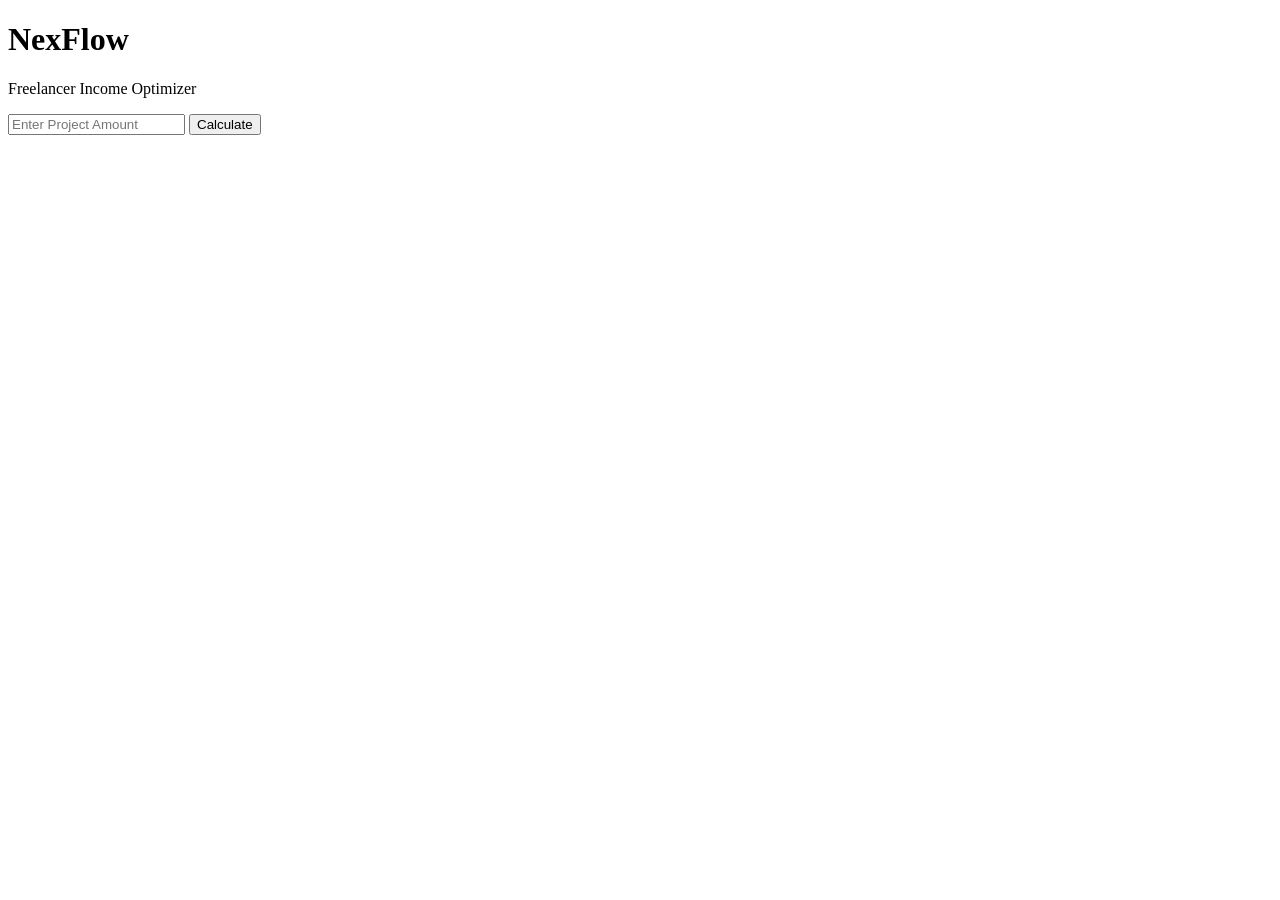
==== index.html @ 8333c387 "Create index.html" ====
<!DOCTYPE html>
<html>
<head>
  <title>NexFlow</title>
  <link rel="stylesheet" href="style.css">
</head>
<body>

  <div class="container">
    <h1>NexFlow</h1>
    <p>Freelancer Income Optimizer</p>

    <input id="amount" type="number" placeholder="Enter Project Amount">
    
    <button onclick="calculate()">Calculate</button>

    <h2 id="result"></h2>
  </div>

  <script src="script.js"></script>
</body>
</html>
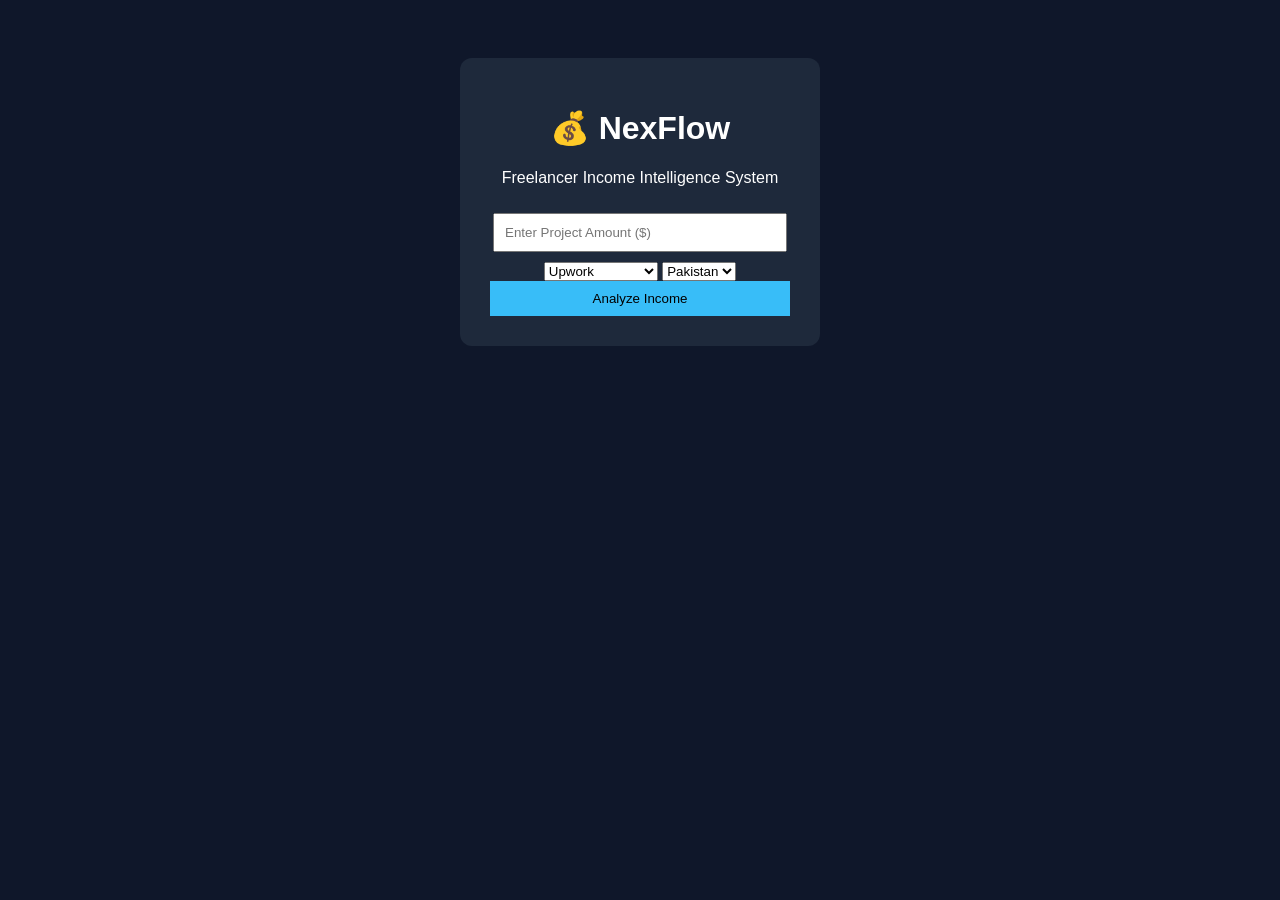
==== commit 2ef8caf8: "Update index.html" ====
--- a/index.html
+++ b/index.html
@@ -4,17 +4,33 @@
   <title>NexFlow</title>
   <link rel="stylesheet" href="style.css">
 </head>
+
 <body>
+  <div class="container">
 
-  <div class="container">
-    <h1>NexFlow</h1>
-    <p>Freelancer Income Optimizer</p>
+    <h1>💰 NexFlow</h1>
+    <p>Freelancer Income Intelligence System</p>
 
-    <input id="amount" type="number" placeholder="Enter Project Amount">
-    
-    <button onclick="calculate()">Calculate</button>
+    <input id="amount" type="number" placeholder="Enter Project Amount ($)">
 
-    <h2 id="result"></h2>
+    <select id="platform">
+      <option value="upwork">Upwork</option>
+      <option value="fiverr">Fiverr</option>
+      <option value="freelancer">Freelancer.com</option>
+      <option value="direct">Direct Client</option>
+    </select>
+
+    <select id="country">
+      <option value="pk">Pakistan</option>
+      <option value="in">India</option>
+      <option value="us">USA</option>
+      <option value="global">Other</option>
+    </select>
+
+    <button onclick="calculate()">Analyze Income</button>
+
+    <div id="result"></div>
+
   </div>
 
   <script src="script.js"></script>
--- a/style.css
+++ b/style.css
@@ -0,0 +1,29 @@
+body {
+  font-family: Arial;
+  background: #0f172a;
+  color: white;
+  text-align: center;
+  padding: 50px;
+}
+
+.container {
+  background: #1e293b;
+  padding: 30px;
+  border-radius: 12px;
+  width: 300px;
+  margin: auto;
+}
+
+input {
+  padding: 10px;
+  width: 90%;
+  margin: 10px 0;
+}
+
+button {
+  padding: 10px;
+  width: 100%;
+  background: #38bdf8;
+  border: none;
+  cursor: pointer;
+}
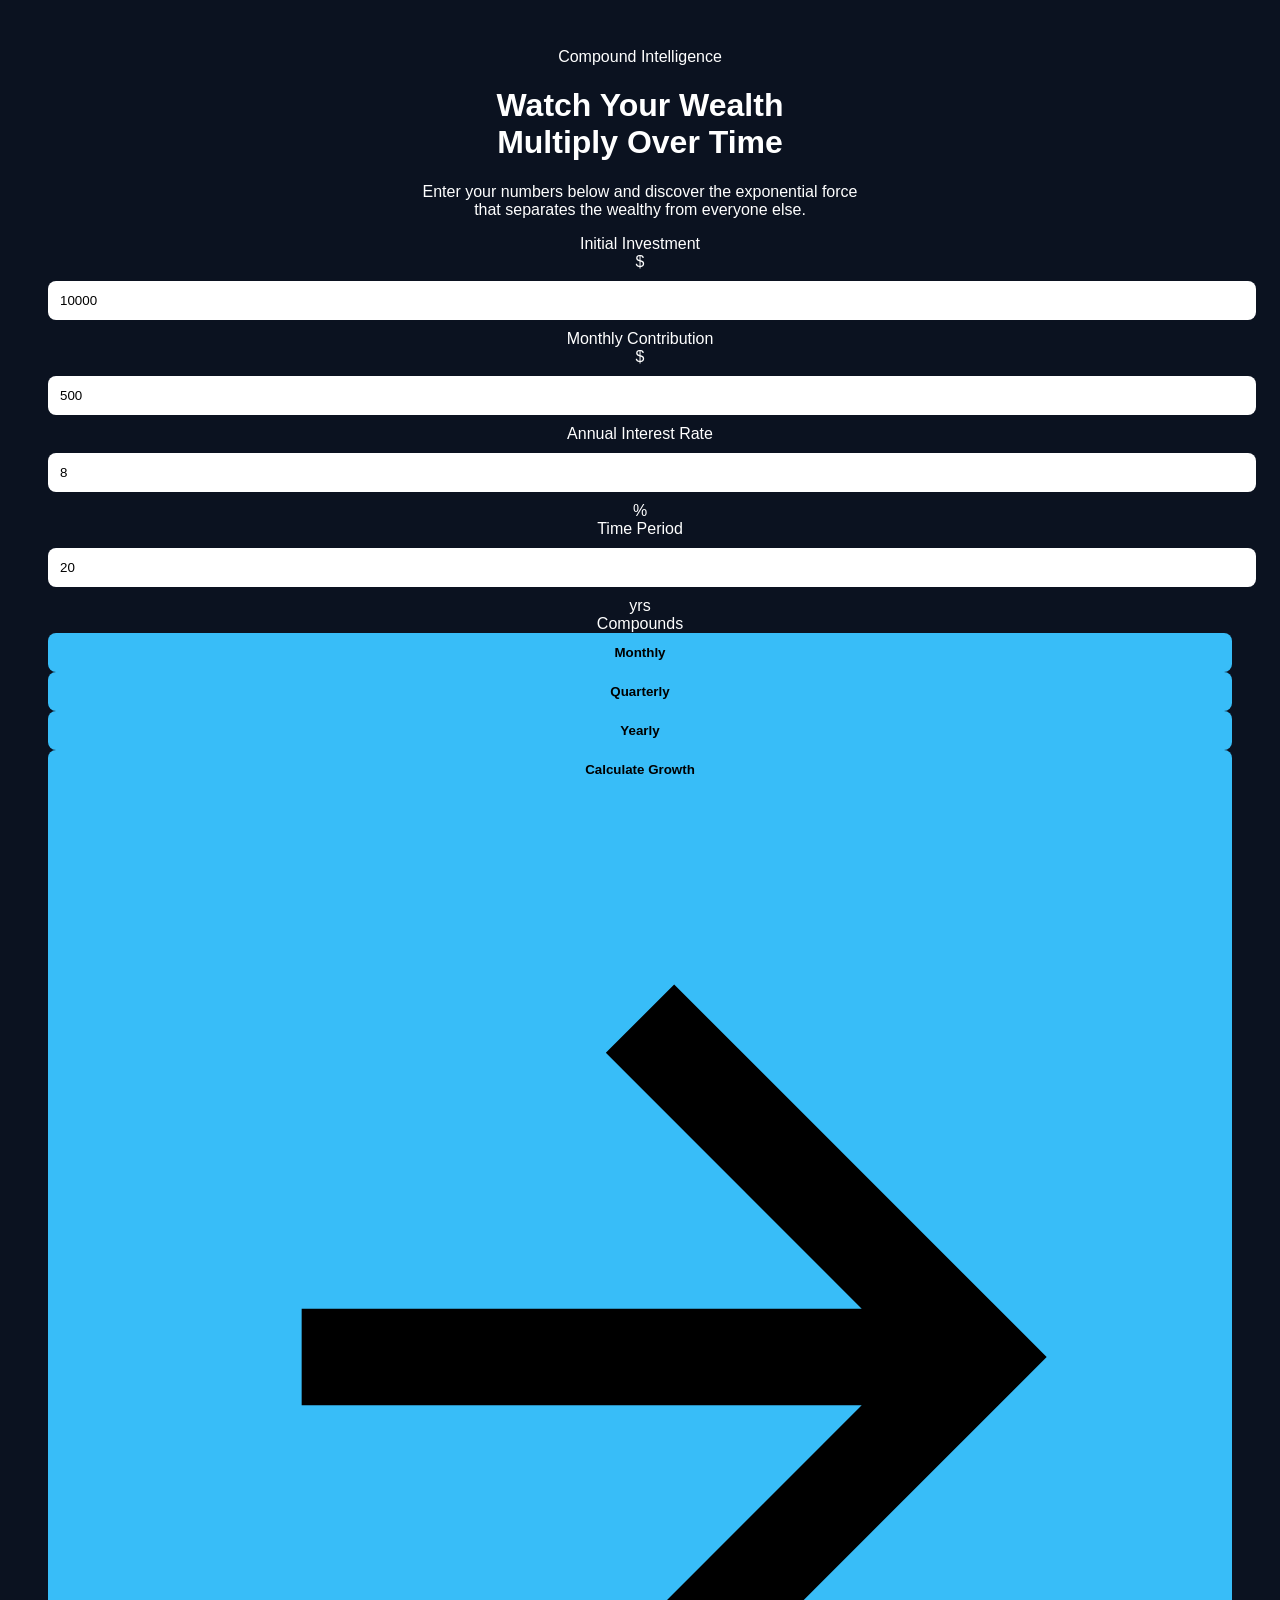
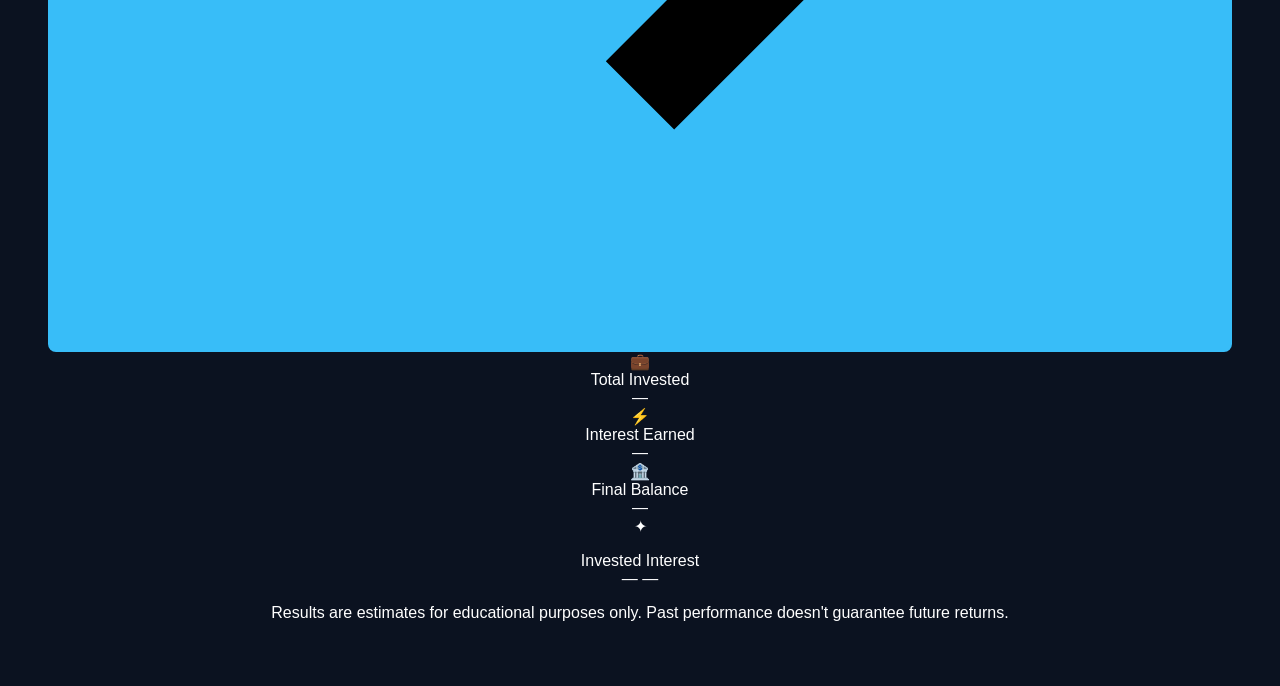
==== commit 41a4fe11: "Update index.html" ====
--- a/index.html
+++ b/index.html
@@ -1,37 +1,159 @@
 <!DOCTYPE html>
-<html>
+<html lang="en">
 <head>
-  <title>NexFlow</title>
-  <link rel="stylesheet" href="style.css">
+  <meta charset="UTF-8" />
+  <meta name="viewport" content="width=device-width, initial-scale=1.0" />
+  <title>Compound Interest Calculator | Grow Your Wealth Intelligently</title>
+  <meta name="description" content="Visualize the power of compound interest. Enter your investment details and watch your future wealth unfold in real time — clean, fast, and beautifully designed." />
+  <meta name="keywords" content="compound interest calculator, investment calculator, wealth growth, financial planning tool" />
+  <link rel="preconnect" href="https://fonts.googleapis.com" />
+  <link rel="preconnect" href="https://fonts.gstatic.com" crossorigin />
+  <link href="https://fonts.googleapis.com/css2?family=Syne:wght@400;600;700;800&family=DM+Sans:ital,opsz,wght@0,9..40,300;0,9..40,400;0,9..40,500;1,9..40,300&display=swap" rel="stylesheet" />
+  <link rel="stylesheet" href="style.css" />
 </head>
+<body>
 
-<body>
-  <div class="container">
+  <!-- Ambient background blobs -->
+  <div class="bg-canvas" aria-hidden="true">
+    <div class="blob blob-1"></div>
+    <div class="blob blob-2"></div>
+    <div class="blob blob-3"></div>
+    <div class="grid-overlay"></div>
+  </div>
 
-    <h1>💰 NexFlow</h1>
-    <p>Freelancer Income Intelligence System</p>
+  <main class="page-wrapper">
 
-    <input id="amount" type="number" placeholder="Enter Project Amount ($)">
+    <!-- ── HERO ── -->
+    <header class="hero">
+      <div class="badge">
+        <span class="badge-dot"></span>
+        Compound Intelligence
+      </div>
+      <h1 class="hero-title">
+        Watch Your <span class="gradient-text">Wealth</span><br />
+        Multiply Over Time
+      </h1>
+      <p class="hero-sub">
+        Enter your numbers below and discover the exponential force<br class="br-desktop" />
+        that separates the wealthy from everyone else.
+      </p>
+    </header>
 
-    <select id="platform">
-      <option value="upwork">Upwork</option>
-      <option value="fiverr">Fiverr</option>
-      <option value="freelancer">Freelancer.com</option>
-      <option value="direct">Direct Client</option>
-    </select>
+    <!-- ── CALCULATOR CARD ── -->
+    <section class="calc-card glass" aria-label="Compound Interest Calculator">
 
-    <select id="country">
-      <option value="pk">Pakistan</option>
-      <option value="in">India</option>
-      <option value="us">USA</option>
-      <option value="global">Other</option>
-    </select>
+      <div class="inputs-grid">
 
-    <button onclick="calculate()">Analyze Income</button>
+        <div class="field-group">
+          <label for="principal">Initial Investment</label>
+          <div class="input-wrap">
+            <span class="input-prefix">$</span>
+            <input id="principal" type="number" min="0" placeholder="10,000" value="10000" />
+          </div>
+        </div>
 
-    <div id="result"></div>
+        <div class="field-group">
+          <label for="monthly">Monthly Contribution</label>
+          <div class="input-wrap">
+            <span class="input-prefix">$</span>
+            <input id="monthly" type="number" min="0" placeholder="500" value="500" />
+          </div>
+        </div>
 
-  </div>
+        <div class="field-group">
+          <label for="rate">Annual Interest Rate</label>
+          <div class="input-wrap">
+            <input id="rate" type="number" min="0" max="100" step="0.1" placeholder="8" value="8" />
+            <span class="input-suffix">%</span>
+          </div>
+        </div>
+
+        <div class="field-group">
+          <label for="years">Time Period</label>
+          <div class="input-wrap">
+            <input id="years" type="number" min="1" max="100" placeholder="20" value="20" />
+            <span class="input-suffix">yrs</span>
+          </div>
+        </div>
+
+      </div>
+
+      <!-- Compound frequency -->
+      <div class="freq-row">
+        <span class="freq-label">Compounds</span>
+        <div class="freq-pills" role="group" aria-label="Compounding frequency">
+          <button class="pill" data-freq="12" aria-pressed="true">Monthly</button>
+          <button class="pill" data-freq="4">Quarterly</button>
+          <button class="pill" data-freq="1">Yearly</button>
+        </div>
+      </div>
+
+      <button id="calc-btn" class="calc-btn" type="button">
+        <span class="btn-text">Calculate Growth</span>
+        <span class="btn-loader" aria-hidden="true"></span>
+        <svg class="btn-icon" viewBox="0 0 24 24" fill="none" stroke="currentColor" stroke-width="2" aria-hidden="true">
+          <path d="M5 12h14M12 5l7 7-7 7"/>
+        </svg>
+      </button>
+
+    </section>
+
+    <!-- ── RESULTS ── -->
+    <section class="results-section" id="results" aria-live="polite" aria-label="Calculation results">
+
+      <div class="results-grid">
+
+        <article class="result-card glass card-total-invested">
+          <div class="card-icon">💼</div>
+          <div class="card-label">Total Invested</div>
+          <div class="card-value" id="res-invested">—</div>
+        </article>
+
+        <article class="result-card glass card-interest card-featured">
+          <div class="card-glow" aria-hidden="true"></div>
+          <div class="card-icon">⚡</div>
+          <div class="card-label">Interest Earned</div>
+          <div class="card-value" id="res-interest">—</div>
+          <div class="card-sub" id="res-multiplier"></div>
+        </article>
+
+        <article class="result-card glass card-balance">
+          <div class="card-icon">🏦</div>
+          <div class="card-label">Final Balance</div>
+          <div class="card-value" id="res-balance">—</div>
+        </article>
+
+      </div>
+
+      <!-- Insight banner -->
+      <div class="insight-banner glass" id="insight-banner">
+        <div class="insight-icon">✦</div>
+        <p class="insight-text" id="insight-text"></p>
+      </div>
+
+      <!-- Progress bar: invested vs interest -->
+      <div class="breakdown-bar-wrap glass" id="breakdown-bar-wrap">
+        <div class="bb-labels">
+          <span><span class="dot dot-invested"></span> Invested</span>
+          <span><span class="dot dot-interest"></span> Interest</span>
+        </div>
+        <div class="breakdown-bar" role="img" aria-label="Investment breakdown bar">
+          <div class="bb-segment bb-invested" id="bb-invested"></div>
+          <div class="bb-segment bb-interest" id="bb-interest"></div>
+        </div>
+        <div class="bb-pcts">
+          <span id="bb-invested-pct">—</span>
+          <span id="bb-interest-pct">—</span>
+        </div>
+      </div>
+
+    </section>
+
+    <footer class="page-footer">
+      <p>Results are estimates for educational purposes only. Past performance doesn't guarantee future returns.</p>
+    </footer>
+
+  </main>
 
   <script src="script.js"></script>
 </body>
--- a/style.css
+++ b/style.css
@@ -1,29 +1,42 @@
 body {
   font-family: Arial;
-  background: #0f172a;
+  background: #0b1220;
   color: white;
   text-align: center;
-  padding: 50px;
+  padding: 40px;
 }
 
 .container {
-  background: #1e293b;
-  padding: 30px;
-  border-radius: 12px;
-  width: 300px;
+  max-width: 420px;
   margin: auto;
+  background: #111a2e;
+  padding: 25px;
+  border-radius: 15px;
+  box-shadow: 0 0 20px rgba(0,0,0,0.4);
 }
 
-input {
-  padding: 10px;
-  width: 90%;
+input, select {
+  width: 100%;
+  padding: 12px;
   margin: 10px 0;
+  border-radius: 8px;
+  border: none;
 }
 
 button {
-  padding: 10px;
   width: 100%;
+  padding: 12px;
   background: #38bdf8;
   border: none;
+  border-radius: 8px;
   cursor: pointer;
+  font-weight: bold;
 }
+
+#result {
+  margin-top: 20px;
+  text-align: left;
+  background: #0f1b33;
+  padding: 15px;
+  border-radius: 10px;
+}
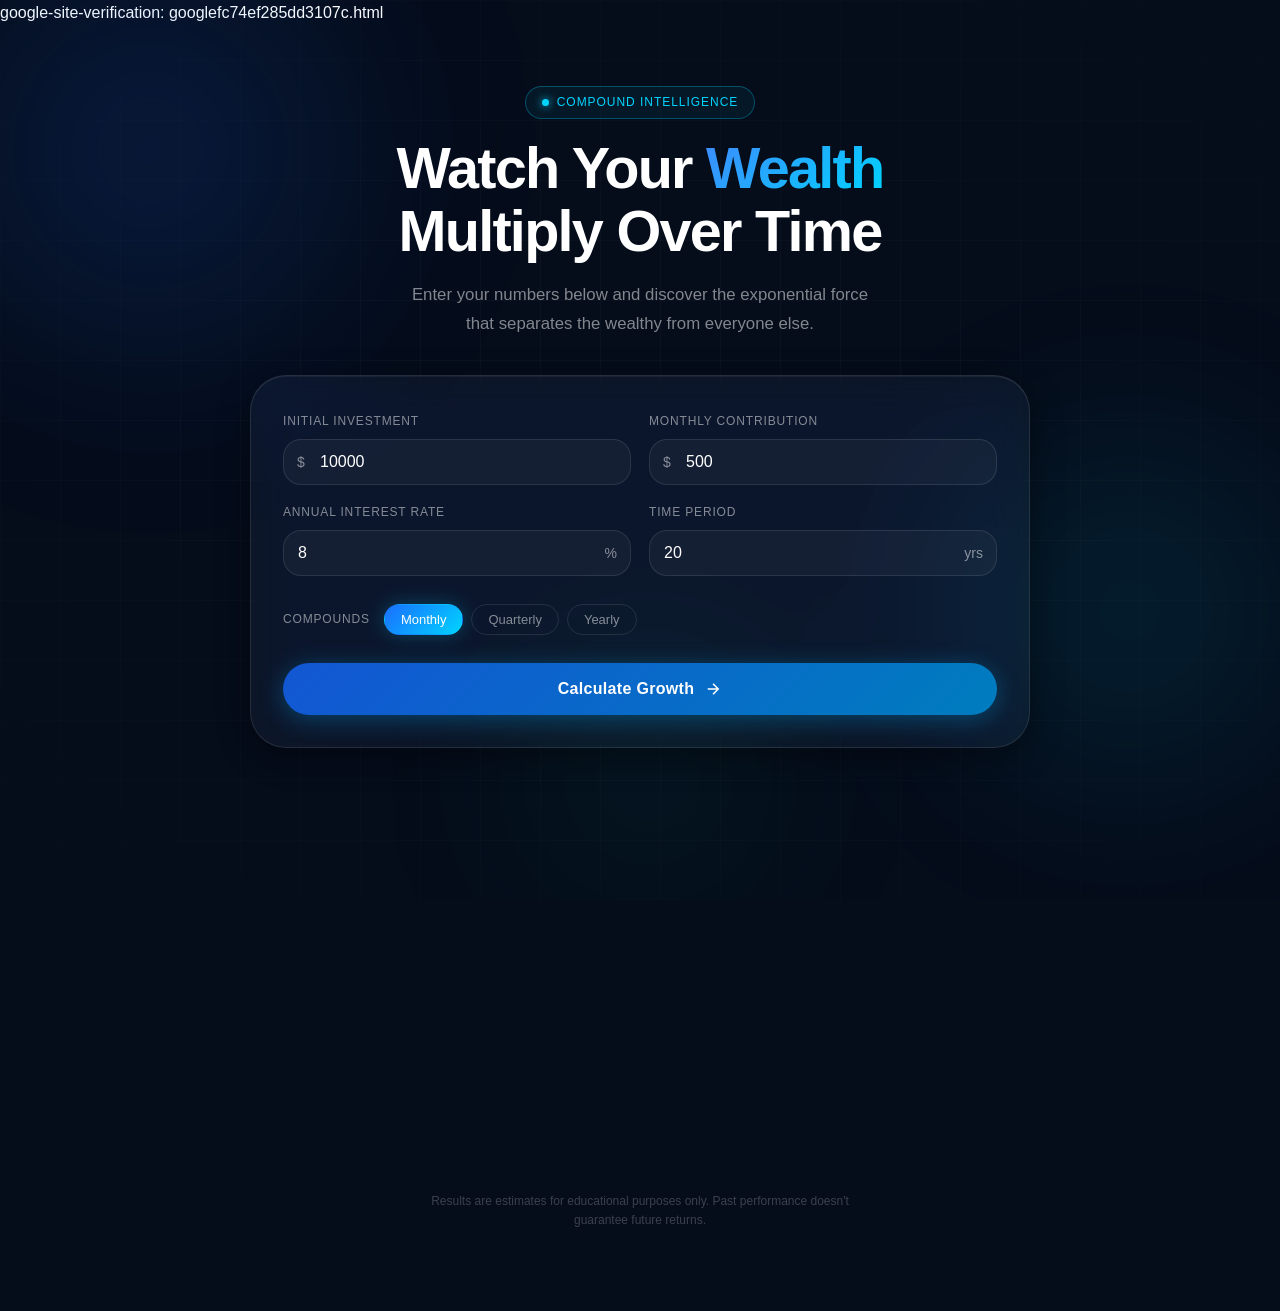
==== commit 48ba7054: "Update index.html" ====
--- a/index.html
+++ b/index.html
@@ -1,6 +1,6 @@
 <!DOCTYPE html>
 <html lang="en">
-<head>
+<head>  google-site-verification: googlefc74ef285dd3107c.html
   <meta charset="UTF-8" />
   <meta name="viewport" content="width=device-width, initial-scale=1.0" />
   <title>Compound Interest Calculator | Grow Your Wealth Intelligently</title>
--- a/style.css
+++ b/style.css
@@ -1,42 +1,574 @@
+/* ══════════════════════════════════════════════
+   COMPOUND INTEREST CALCULATOR — PREMIUM UI
+   Dark · Glass · Futuristic · Mobile-first
+   ══════════════════════════════════════════════ */
+
+/* ── TOKENS ── */
+:root {
+  --navy-deep:    #050c1a;
+  --navy-mid:     #0a1628;
+  --navy-surface: #0e1e35;
+  --blue-electric:#1a6fff;
+  --blue-bright:  #3d8bff;
+  --cyan:         #00d4ff;
+  --cyan-glow:    rgba(0, 212, 255, 0.18);
+  --cyan-dim:     rgba(0, 212, 255, 0.06);
+  --white:        #ffffff;
+  --white-80:     rgba(255,255,255,0.80);
+  --white-50:     rgba(255,255,255,0.50);
+  --white-20:     rgba(255,255,255,0.20);
+  --white-08:     rgba(255,255,255,0.08);
+  --white-04:     rgba(255,255,255,0.04);
+  --green:        #00e5a0;
+  --green-dim:    rgba(0, 229, 160, 0.12);
+  --amber:        #ffb347;
+  --glass-bg:     rgba(255,255,255,0.045);
+  --glass-border: rgba(255,255,255,0.10);
+  --glass-hover:  rgba(255,255,255,0.07);
+  --shadow-deep:  0 32px 80px rgba(0,0,0,0.55);
+  --shadow-card:  0 8px 32px rgba(0,0,0,0.40);
+  --r-sm: 12px;
+  --r-md: 18px;
+  --r-lg: 26px;
+  --r-xl: 36px;
+  --font-display: 'Syne', sans-serif;
+  --font-body:    'DM Sans', sans-serif;
+  --ease-out:     cubic-bezier(0.16, 1, 0.3, 1);
+  --ease-spring:  cubic-bezier(0.34, 1.56, 0.64, 1);
+}
+
+/* ── RESET ── */
+*, *::before, *::after { box-sizing: border-box; margin: 0; padding: 0; }
+html { scroll-behavior: smooth; }
+
 body {
-  font-family: Arial;
-  background: #0b1220;
-  color: white;
+  background-color: var(--navy-deep);
+  color: var(--white);
+  font-family: var(--font-body);
+  font-size: 16px;
+  line-height: 1.6;
+  min-height: 100vh;
+  overflow-x: hidden;
+  -webkit-font-smoothing: antialiased;
+}
+
+/* ── BACKGROUND CANVAS ── */
+.bg-canvas {
+  position: fixed;
+  inset: 0;
+  pointer-events: none;
+  z-index: 0;
+  overflow: hidden;
+}
+
+.blob {
+  position: absolute;
+  border-radius: 50%;
+  filter: blur(90px);
+  opacity: 0.55;
+  animation: blobDrift 18s ease-in-out infinite alternate;
+}
+.blob-1 {
+  width: 600px; height: 600px;
+  top: -150px; left: -150px;
+  background: radial-gradient(circle, rgba(26,111,255,0.35) 0%, transparent 70%);
+  animation-duration: 20s;
+}
+.blob-2 {
+  width: 500px; height: 500px;
+  top: 40%; right: -100px;
+  background: radial-gradient(circle, rgba(0,212,255,0.25) 0%, transparent 70%);
+  animation-duration: 16s;
+  animation-delay: -6s;
+}
+.blob-3 {
+  width: 400px; height: 400px;
+  bottom: -80px; left: 35%;
+  background: radial-gradient(circle, rgba(0,229,160,0.15) 0%, transparent 70%);
+  animation-duration: 22s;
+  animation-delay: -11s;
+}
+
+@keyframes blobDrift {
+  0%   { transform: translate(0, 0) scale(1); }
+  50%  { transform: translate(40px, -30px) scale(1.08); }
+  100% { transform: translate(-20px, 20px) scale(0.95); }
+}
+
+.grid-overlay {
+  position: absolute;
+  inset: 0;
+  background-image:
+    linear-gradient(rgba(255,255,255,0.025) 1px, transparent 1px),
+    linear-gradient(90deg, rgba(255,255,255,0.025) 1px, transparent 1px);
+  background-size: 60px 60px;
+  mask-image: radial-gradient(ellipse 80% 80% at 50% 50%, black 30%, transparent 100%);
+}
+
+/* ── LAYOUT ── */
+.page-wrapper {
+  position: relative;
+  z-index: 1;
+  max-width: 820px;
+  margin: 0 auto;
+  padding: 48px 20px 80px;
+  display: flex;
+  flex-direction: column;
+  align-items: center;
+  gap: 36px;
+}
+
+/* ── GLASS UTILITY ── */
+.glass {
+  background: var(--glass-bg);
+  border: 1px solid var(--glass-border);
+  backdrop-filter: blur(20px) saturate(160%);
+  -webkit-backdrop-filter: blur(20px) saturate(160%);
+  box-shadow: var(--shadow-card), inset 0 1px 0 rgba(255,255,255,0.06);
+}
+
+/* ── HERO ── */
+.hero {
   text-align: center;
-  padding: 40px;
-}
-
-.container {
+  display: flex;
+  flex-direction: column;
+  align-items: center;
+  gap: 18px;
+  padding-top: 12px;
+  animation: fadeUp 0.8s var(--ease-out) both;
+}
+
+.badge {
+  display: inline-flex;
+  align-items: center;
+  gap: 8px;
+  padding: 6px 16px;
+  border-radius: 999px;
+  border: 1px solid rgba(0,212,255,0.3);
+  background: rgba(0,212,255,0.06);
+  font-family: var(--font-body);
+  font-size: 12px;
+  font-weight: 500;
+  color: var(--cyan);
+  letter-spacing: 0.08em;
+  text-transform: uppercase;
+}
+.badge-dot {
+  width: 7px; height: 7px;
+  border-radius: 50%;
+  background: var(--cyan);
+  box-shadow: 0 0 8px var(--cyan);
+  animation: pulse 2s ease-in-out infinite;
+}
+@keyframes pulse {
+  0%, 100% { opacity: 1; }
+  50% { opacity: 0.4; }
+}
+
+.hero-title {
+  font-family: var(--font-display);
+  font-size: clamp(2rem, 6vw, 3.6rem);
+  font-weight: 800;
+  line-height: 1.1;
+  letter-spacing: -0.03em;
+  color: var(--white);
+}
+.gradient-text {
+  background: linear-gradient(135deg, var(--blue-bright) 0%, var(--cyan) 100%);
+  -webkit-background-clip: text;
+  -webkit-text-fill-color: transparent;
+  background-clip: text;
+}
+
+.hero-sub {
+  font-size: clamp(0.9rem, 2.2vw, 1.05rem);
+  color: var(--white-50);
+  font-weight: 300;
+  max-width: 480px;
+  line-height: 1.7;
+}
+.br-desktop { display: none; }
+@media (min-width: 600px) { .br-desktop { display: inline; } }
+
+/* ── CALCULATOR CARD ── */
+.calc-card {
+  width: 100%;
+  border-radius: var(--r-xl);
+  padding: 36px 32px 32px;
+  display: flex;
+  flex-direction: column;
+  gap: 28px;
+  animation: fadeUp 0.9s var(--ease-out) 0.1s both;
+  transition: box-shadow 0.3s;
+}
+.calc-card:hover {
+  box-shadow: var(--shadow-deep), inset 0 1px 0 rgba(255,255,255,0.08), 0 0 0 1px rgba(0,212,255,0.12);
+}
+
+.inputs-grid {
+  display: grid;
+  grid-template-columns: 1fr 1fr;
+  gap: 18px;
+}
+@media (max-width: 520px) { .inputs-grid { grid-template-columns: 1fr; } }
+
+/* ── FIELD ── */
+.field-group {
+  display: flex;
+  flex-direction: column;
+  gap: 8px;
+}
+label {
+  font-size: 12px;
+  font-weight: 500;
+  letter-spacing: 0.07em;
+  text-transform: uppercase;
+  color: var(--white-50);
+}
+.input-wrap {
+  position: relative;
+  display: flex;
+  align-items: center;
+}
+.input-prefix, .input-suffix {
+  position: absolute;
+  font-size: 14px;
+  font-weight: 500;
+  color: var(--white-50);
+  pointer-events: none;
+  transition: color 0.2s;
+}
+.input-prefix { left: 14px; }
+.input-suffix { right: 14px; }
+
+input[type="number"] {
+  width: 100%;
+  background: var(--white-04);
+  border: 1px solid var(--glass-border);
+  border-radius: var(--r-md);
+  padding: 13px 42px 13px 36px;
+  font-family: var(--font-body);
+  font-size: 16px;
+  font-weight: 500;
+  color: var(--white);
+  outline: none;
+  transition: border-color 0.25s, background 0.25s, box-shadow 0.25s;
+  -moz-appearance: textfield;
+}
+input[type="number"]::-webkit-outer-spin-button,
+input[type="number"]::-webkit-inner-spin-button { -webkit-appearance: none; }
+input[type="number"]:focus {
+  border-color: var(--cyan);
+  background: var(--cyan-dim);
+  box-shadow: 0 0 0 3px rgba(0,212,255,0.12);
+}
+input[type="number"]:focus + .input-suffix,
+.input-wrap:focus-within .input-prefix,
+.input-wrap:focus-within .input-suffix { color: var(--cyan); }
+
+/* no prefix for rate/years inputs */
+#rate, #years { padding-left: 14px; }
+
+/* ── FREQUENCY PILLS ── */
+.freq-row {
+  display: flex;
+  align-items: center;
+  gap: 14px;
+  flex-wrap: wrap;
+}
+.freq-label {
+  font-size: 12px;
+  font-weight: 500;
+  letter-spacing: 0.07em;
+  text-transform: uppercase;
+  color: var(--white-50);
+  white-space: nowrap;
+}
+.freq-pills {
+  display: flex;
+  gap: 8px;
+}
+.pill {
+  padding: 7px 16px;
+  border-radius: 999px;
+  border: 1px solid var(--glass-border);
+  background: transparent;
+  color: var(--white-50);
+  font-family: var(--font-body);
+  font-size: 13px;
+  font-weight: 500;
+  cursor: pointer;
+  transition: all 0.22s var(--ease-out);
+}
+.pill:hover { border-color: var(--cyan); color: var(--cyan); }
+.pill[aria-pressed="true"] {
+  background: linear-gradient(135deg, var(--blue-electric), var(--cyan));
+  border-color: transparent;
+  color: var(--white);
+  box-shadow: 0 0 20px rgba(0,212,255,0.25);
+}
+
+/* ── CALCULATE BUTTON ── */
+.calc-btn {
+  position: relative;
+  display: flex;
+  align-items: center;
+  justify-content: center;
+  gap: 10px;
+  width: 100%;
+  padding: 17px 28px;
+  border-radius: var(--r-lg);
+  border: none;
+  background: linear-gradient(135deg, #1355d4 0%, #007bbf 50%, #00c9e8 100%);
+  background-size: 200% 200%;
+  background-position: 0% 50%;
+  color: var(--white);
+  font-family: var(--font-display);
+  font-size: 16px;
+  font-weight: 700;
+  letter-spacing: 0.02em;
+  cursor: pointer;
+  overflow: hidden;
+  transition: background-position 0.6s var(--ease-out), transform 0.2s var(--ease-spring), box-shadow 0.3s;
+  box-shadow: 0 4px 24px rgba(0,180,255,0.30);
+}
+.calc-btn::before {
+  content: '';
+  position: absolute;
+  inset: 0;
+  background: linear-gradient(135deg, rgba(255,255,255,0.12), transparent 60%);
+  opacity: 0;
+  transition: opacity 0.3s;
+}
+.calc-btn:hover {
+  background-position: 100% 50%;
+  transform: translateY(-2px);
+  box-shadow: 0 8px 40px rgba(0,200,255,0.45);
+}
+.calc-btn:hover::before { opacity: 1; }
+.calc-btn:active { transform: translateY(0); }
+
+.btn-text { transition: opacity 0.2s; }
+.btn-icon {
+  width: 18px; height: 18px;
+  flex-shrink: 0;
+  transition: transform 0.3s var(--ease-spring), opacity 0.2s;
+}
+.calc-btn:hover .btn-icon { transform: translateX(4px); }
+
+.btn-loader {
+  display: none;
+  width: 18px; height: 18px;
+  border: 2px solid rgba(255,255,255,0.3);
+  border-top-color: white;
+  border-radius: 50%;
+  animation: spin 0.7s linear infinite;
+}
+.calc-btn.loading .btn-text { opacity: 0.5; }
+.calc-btn.loading .btn-icon { display: none; }
+.calc-btn.loading .btn-loader { display: block; }
+
+@keyframes spin { to { transform: rotate(360deg); } }
+
+/* ── RESULTS SECTION ── */
+.results-section {
+  width: 100%;
+  display: flex;
+  flex-direction: column;
+  gap: 20px;
+  opacity: 0;
+  transform: translateY(24px);
+  transition: opacity 0.55s var(--ease-out), transform 0.55s var(--ease-out);
+  pointer-events: none;
+}
+.results-section.visible {
+  opacity: 1;
+  transform: translateY(0);
+  pointer-events: auto;
+}
+
+/* ── RESULT CARDS ── */
+.results-grid {
+  display: grid;
+  grid-template-columns: 1fr 1fr 1fr;
+  gap: 14px;
+}
+@media (max-width: 620px) {
+  .results-grid { grid-template-columns: 1fr; }
+  .card-featured { order: -1; }
+}
+
+.result-card {
+  border-radius: var(--r-lg);
+  padding: 24px 20px;
+  display: flex;
+  flex-direction: column;
+  gap: 8px;
+  position: relative;
+  overflow: hidden;
+  transition: transform 0.3s var(--ease-spring), box-shadow 0.3s;
+}
+.result-card:hover { transform: translateY(-4px); }
+
+.card-icon {
+  font-size: 22px;
+  line-height: 1;
+  margin-bottom: 4px;
+}
+.card-label {
+  font-size: 11px;
+  font-weight: 500;
+  letter-spacing: 0.09em;
+  text-transform: uppercase;
+  color: var(--white-50);
+}
+.card-value {
+  font-family: var(--font-display);
+  font-size: clamp(1.4rem, 3.5vw, 1.9rem);
+  font-weight: 700;
+  color: var(--white);
+  line-height: 1.1;
+  transition: color 0.3s;
+}
+.card-sub {
+  font-size: 12px;
+  font-weight: 400;
+  color: var(--white-50);
+  margin-top: 2px;
+}
+
+/* Featured interest card */
+.card-featured {
+  border-color: rgba(0,212,255,0.3);
+  background: rgba(0,212,255,0.05);
+}
+.card-featured .card-value { color: var(--cyan); }
+.card-featured:hover {
+  box-shadow: var(--shadow-card), 0 0 40px rgba(0,212,255,0.20);
+}
+.card-glow {
+  position: absolute;
+  top: -40px; right: -40px;
+  width: 130px; height: 130px;
+  border-radius: 50%;
+  background: radial-gradient(circle, rgba(0,212,255,0.2) 0%, transparent 70%);
+  pointer-events: none;
+}
+
+/* ── INSIGHT BANNER ── */
+.insight-banner {
+  border-radius: var(--r-lg);
+  padding: 18px 22px;
+  display: flex;
+  align-items: flex-start;
+  gap: 14px;
+  border-color: rgba(255,179,71,0.2);
+  background: rgba(255,179,71,0.04);
+}
+.insight-icon {
+  font-size: 18px;
+  color: var(--amber);
+  flex-shrink: 0;
+  margin-top: 2px;
+  animation: twinkle 2.5s ease-in-out infinite;
+}
+@keyframes twinkle {
+  0%, 100% { opacity: 1; transform: scale(1); }
+  50% { opacity: 0.6; transform: scale(0.85); }
+}
+.insight-text {
+  font-size: 14px;
+  color: var(--white-80);
+  font-weight: 400;
+  line-height: 1.6;
+}
+
+/* ── BREAKDOWN BAR ── */
+.breakdown-bar-wrap {
+  border-radius: var(--r-lg);
+  padding: 20px 22px;
+  display: flex;
+  flex-direction: column;
+  gap: 10px;
+}
+.bb-labels {
+  display: flex;
+  gap: 20px;
+  font-size: 12px;
+  color: var(--white-50);
+  font-weight: 500;
+}
+.dot {
+  display: inline-block;
+  width: 8px; height: 8px;
+  border-radius: 50%;
+  margin-right: 5px;
+  vertical-align: middle;
+}
+.dot-invested { background: var(--blue-bright); }
+.dot-interest { background: var(--cyan); }
+
+.breakdown-bar {
+  height: 10px;
+  border-radius: 999px;
+  background: var(--white-08);
+  display: flex;
+  overflow: hidden;
+}
+.bb-segment {
+  height: 100%;
+  transition: width 0.9s var(--ease-out);
+}
+.bb-invested {
+  background: linear-gradient(90deg, #1a6fff, #3d8bff);
+  border-radius: 999px 0 0 999px;
+}
+.bb-interest {
+  background: linear-gradient(90deg, #00b5d8, #00d4ff);
+  border-radius: 0 999px 999px 0;
+}
+
+.bb-pcts {
+  display: flex;
+  justify-content: space-between;
+  font-size: 12px;
+  font-weight: 500;
+  color: var(--white-50);
+}
+
+/* ── FOOTER ── */
+.page-footer {
+  text-align: center;
+  font-size: 12px;
+  color: rgba(255,255,255,0.22);
   max-width: 420px;
-  margin: auto;
-  background: #111a2e;
-  padding: 25px;
-  border-radius: 15px;
-  box-shadow: 0 0 20px rgba(0,0,0,0.4);
-}
-
-input, select {
-  width: 100%;
-  padding: 12px;
-  margin: 10px 0;
-  border-radius: 8px;
-  border: none;
-}
-
-button {
-  width: 100%;
-  padding: 12px;
-  background: #38bdf8;
-  border: none;
-  border-radius: 8px;
-  cursor: pointer;
-  font-weight: bold;
-}
-
-#result {
-  margin-top: 20px;
-  text-align: left;
-  background: #0f1b33;
-  padding: 15px;
-  border-radius: 10px;
-}
+  line-height: 1.6;
+}
+
+/* ── ANIMATIONS ── */
+@keyframes fadeUp {
+  from { opacity: 0; transform: translateY(28px); }
+  to   { opacity: 1; transform: translateY(0); }
+}
+
+/* ── COUNTING NUMBER ANIMATION ── */
+.card-value.counting {
+  animation: countPop 0.3s var(--ease-spring);
+}
+@keyframes countPop {
+  0%   { transform: scale(0.92); }
+  60%  { transform: scale(1.06); }
+  100% { transform: scale(1); }
+}
+
+/* ── SCROLLBAR ── */
+::-webkit-scrollbar { width: 6px; }
+::-webkit-scrollbar-track { background: transparent; }
+::-webkit-scrollbar-thumb { background: var(--white-20); border-radius: 999px; }
+
+/* ── FOCUS VISIBLE ── */
+:focus-visible {
+  outline: 2px solid var(--cyan);
+  outline-offset: 3px;
+  border-radius: 4px;
+}
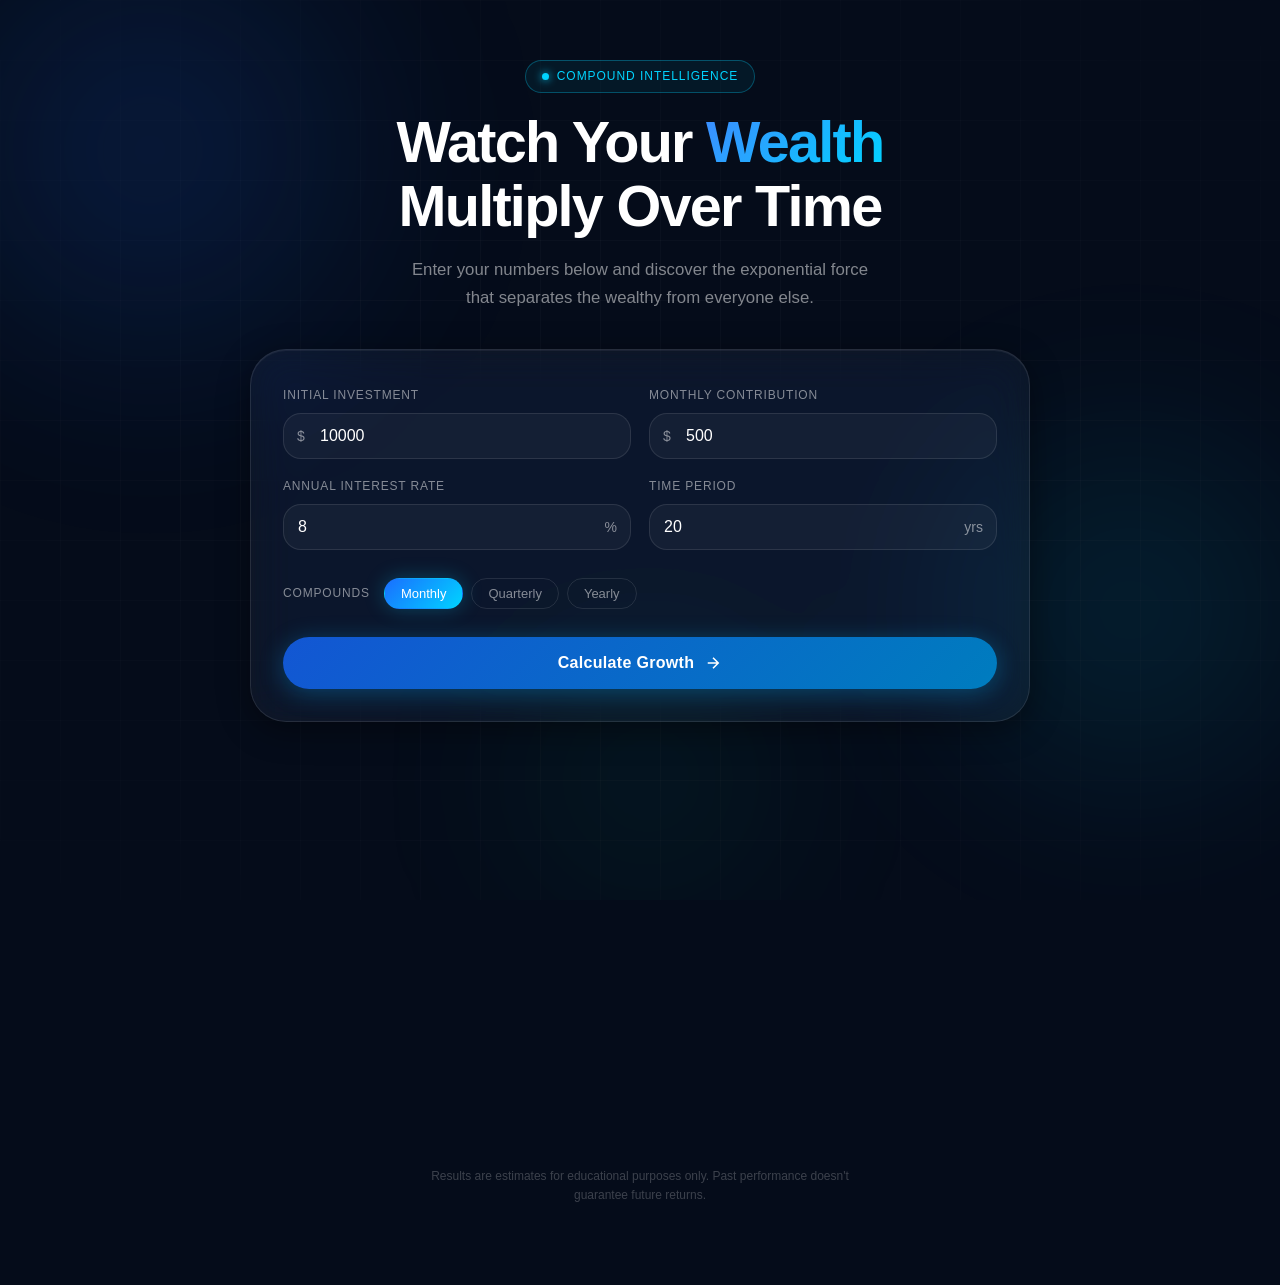
==== commit 916c66d6: "Update index.html" ====
--- a/index.html
+++ b/index.html
@@ -1,6 +1,6 @@
 <!DOCTYPE html>
 <html lang="en">
-<head>  google-site-verification: googlefc74ef285dd3107c.html
+<head>
   <meta charset="UTF-8" />
   <meta name="viewport" content="width=device-width, initial-scale=1.0" />
   <title>Compound Interest Calculator | Grow Your Wealth Intelligently</title>
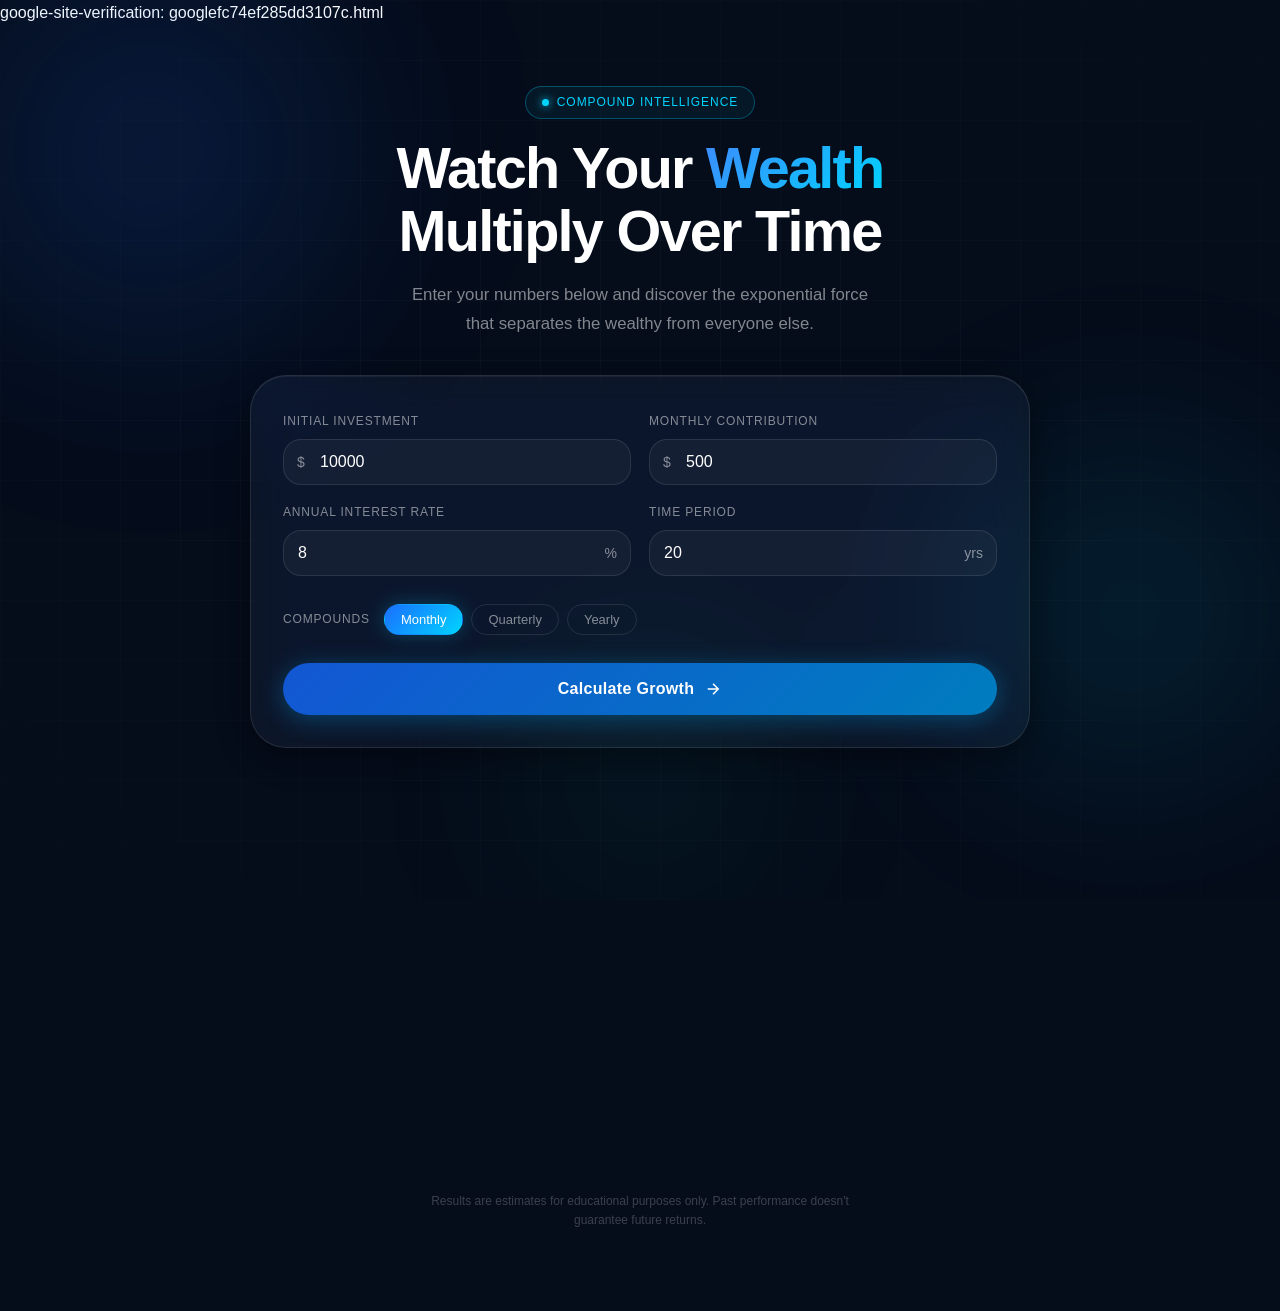
==== commit c412c76d: "Update index.html" ====
--- a/index.html
+++ b/index.html
@@ -1,6 +1,6 @@
 <!DOCTYPE html>
 <html lang="en">
-<head>
+<head> google-site-verification: googlefc74ef285dd3107c.html
   <meta charset="UTF-8" />
   <meta name="viewport" content="width=device-width, initial-scale=1.0" />
   <title>Compound Interest Calculator | Grow Your Wealth Intelligently</title>
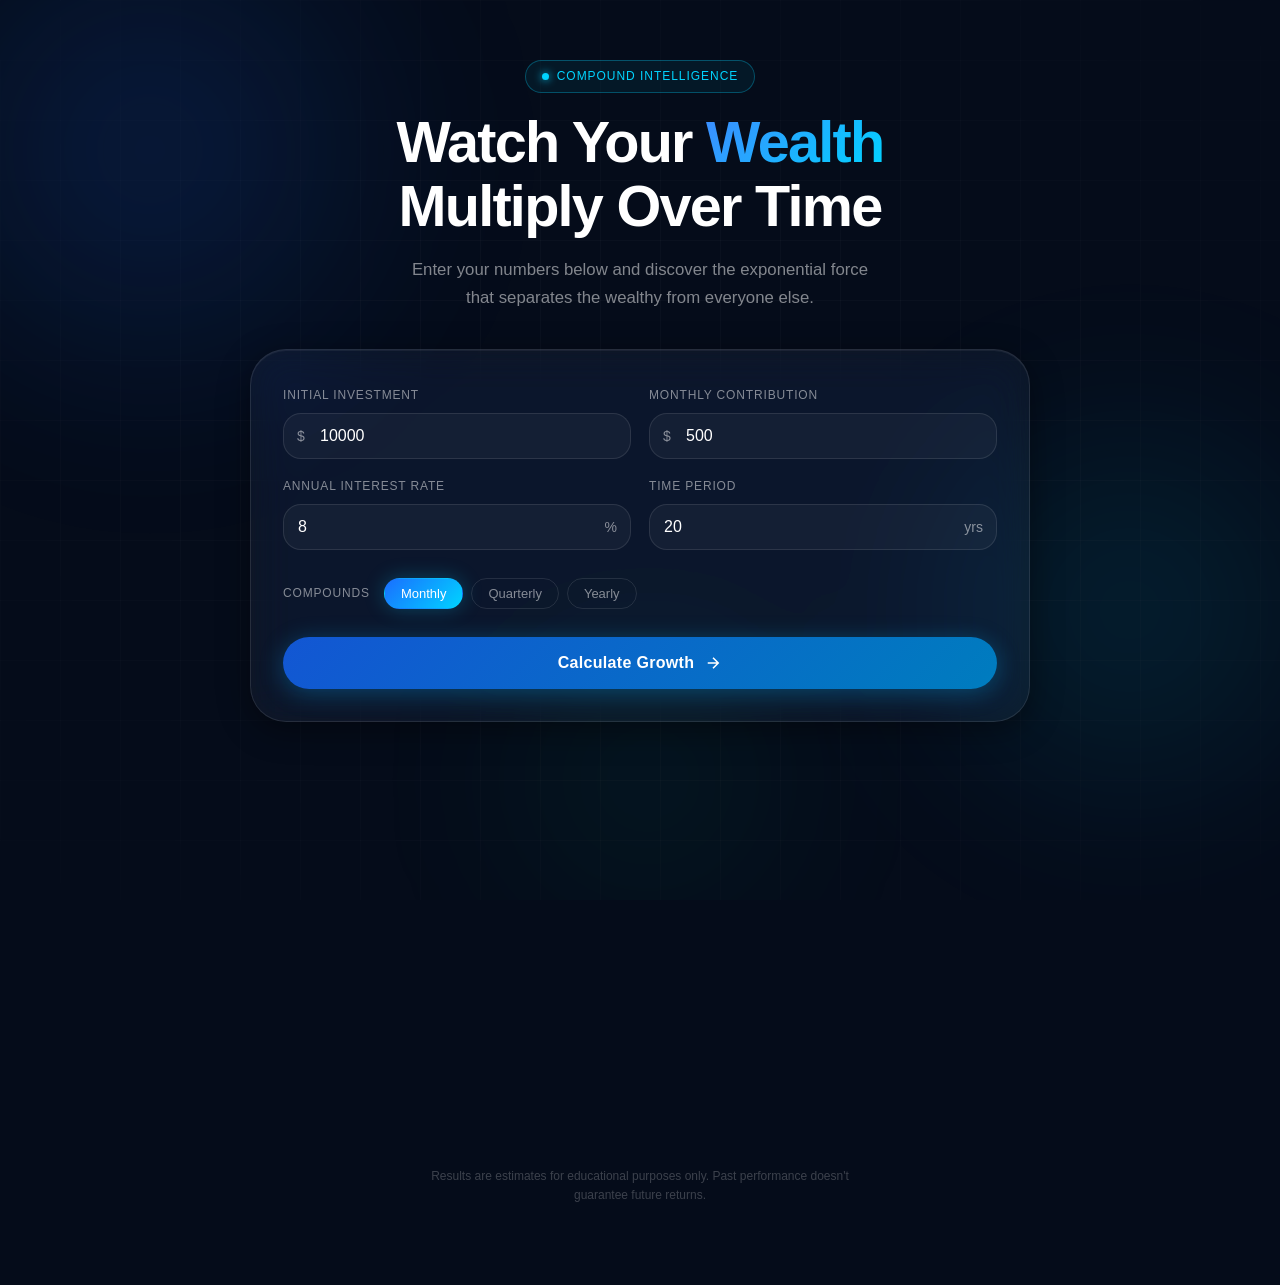
==== commit 762275b1: "Update index.html" ====
--- a/index.html
+++ b/index.html
@@ -1,6 +1,6 @@
 <!DOCTYPE html>
 <html lang="en">
-<head> google-site-verification: googlefc74ef285dd3107c.html
+<head>
   <meta charset="UTF-8" />
   <meta name="viewport" content="width=device-width, initial-scale=1.0" />
   <title>Compound Interest Calculator | Grow Your Wealth Intelligently</title>
